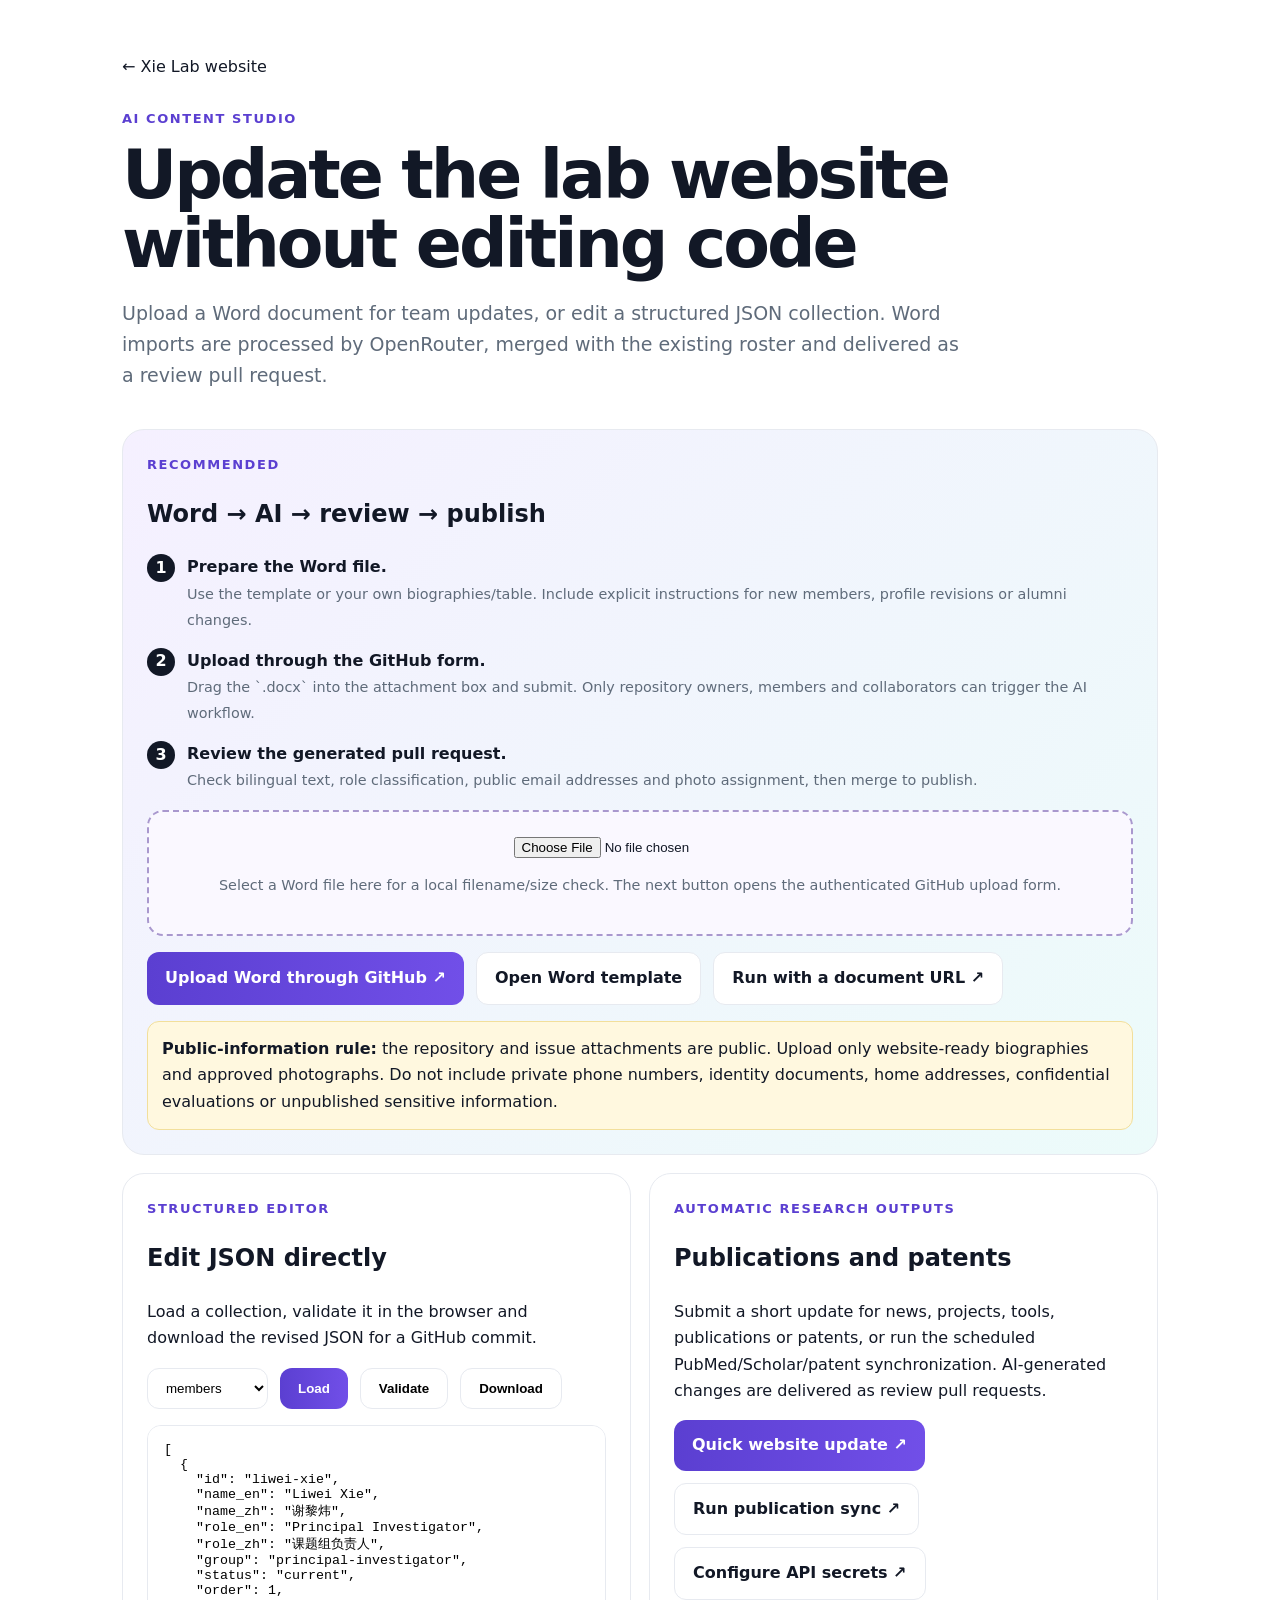
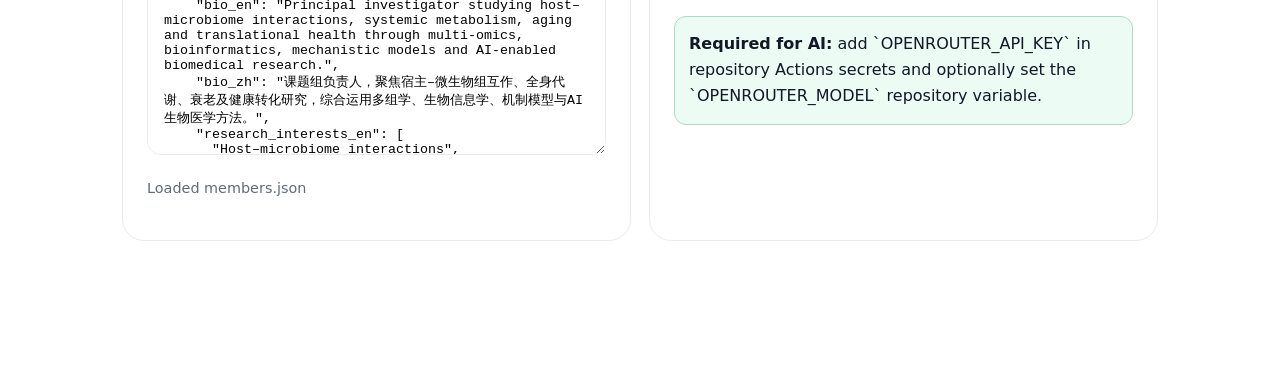
==== admin/index.html @ 5f7a36f8 "Add v0.2 AI CMS" ====
<!doctype html>
<html lang="en">
<head>
  <meta charset="utf-8">
  <meta name="viewport" content="width=device-width,initial-scale=1">
  <meta name="robots" content="noindex">
  <title>Xie Lab Content Studio</title>
  <link rel="icon" href="../assets/logo.svg">
  <link rel="stylesheet" href="../assets/styles.css">
  <style>
    main{max-width:1080px;margin:54px auto;padding:0 22px 70px}.admin-hero{padding:28px 0 18px}.admin-grid{display:grid;grid-template-columns:repeat(2,minmax(0,1fr));gap:18px}.admin-card{background:#fff;border:1px solid var(--line);border-radius:22px;padding:24px;box-shadow:var(--shadow)}.admin-card.primary-card{grid-column:1/-1;background:linear-gradient(135deg,#f5f0ff,#ecfbfa)}.step{display:flex;gap:12px;margin:14px 0}.step b{display:grid;place-items:center;width:28px;height:28px;border-radius:50%;background:var(--ink);color:white;flex:0 0 auto}.upload-box{border:2px dashed #a998ce;border-radius:16px;padding:22px;text-align:center;background:#faf8ff;margin:16px 0}.upload-box input{max-width:100%}textarea{width:100%;min-height:330px;font-family:ui-monospace,SFMono-Regular,Consolas,monospace;padding:16px;border:1px solid var(--line);border-radius:14px;background:#fff}.row{display:flex;gap:12px;flex-wrap:wrap;margin:16px 0}.note{background:#fff8df;border:1px solid #f2df9b;border-radius:12px;padding:14px}.success{background:#ecfbf4;border-color:#a9dec4}.small{font-size:.9rem;color:var(--muted)}@media(max-width:760px){.admin-grid{grid-template-columns:1fr}.admin-card.primary-card{grid-column:auto}}
  </style>
</head>
<body>
<main>
  <a href="../">← Xie Lab website</a>
  <div class="admin-hero">
    <div class="kicker">AI CONTENT STUDIO</div>
    <h1 style="font-size:clamp(38px,6vw,68px);margin:10px 0">Update the lab website without editing code</h1>
    <p class="lead" style="max-width:850px">Upload a Word document for team updates, or edit a structured JSON collection. Word imports are processed by OpenRouter, merged with the existing roster and delivered as a review pull request.</p>
  </div>

  <div class="admin-grid">
    <section class="admin-card primary-card">
      <div class="kicker">RECOMMENDED</div>
      <h2>Word → AI → review → publish</h2>
      <div class="step"><b>1</b><div><strong>Prepare the Word file.</strong><br><span class="small">Use the template or your own biographies/table. Include explicit instructions for new members, profile revisions or alumni changes.</span></div></div>
      <div class="step"><b>2</b><div><strong>Upload through the GitHub form.</strong><br><span class="small">Drag the `.docx` into the attachment box and submit. Only repository owners, members and collaborators can trigger the AI workflow.</span></div></div>
      <div class="step"><b>3</b><div><strong>Review the generated pull request.</strong><br><span class="small">Check bilingual text, role classification, public email addresses and photo assignment, then merge to publish.</span></div></div>
      <div class="upload-box">
        <input id="wordCheck" type="file" accept=".docx,application/vnd.openxmlformats-officedocument.wordprocessingml.document">
        <p id="wordMsg" class="small">Select a Word file here for a local filename/size check. The next button opens the authenticated GitHub upload form.</p>
      </div>
      <div class="row">
        <a class="btn primary" href="https://github.com/xielab2017/xielab-ai-site/issues/new?template=member-word-upload.yml" target="_blank" rel="noopener">Upload Word through GitHub ↗</a>
        <a class="btn" href="../templates/member-update-template.html">Open Word template</a>
        <a class="btn" href="https://github.com/xielab2017/xielab-ai-site/actions/workflows/import-members-word.yml" target="_blank" rel="noopener">Run with a document URL ↗</a>
      </div>
      <div class="note"><strong>Public-information rule:</strong> the repository and issue attachments are public. Upload only website-ready biographies and approved photographs. Do not include private phone numbers, identity documents, home addresses, confidential evaluations or unpublished sensitive information.</div>
    </section>

    <section class="admin-card">
      <div class="kicker">STRUCTURED EDITOR</div>
      <h2>Edit JSON directly</h2>
      <p>Load a collection, validate it in the browser and download the revised JSON for a GitHub commit.</p>
      <div class="row">
        <select id="collection" class="select">
          <option>members</option><option>news</option><option>publications</option><option>patents</option><option>research</option><option>tools</option>
        </select>
        <button class="btn primary" id="load">Load</button>
        <button class="btn" id="validate">Validate</button>
        <button class="btn" id="download">Download</button>
      </div>
      <textarea id="editor" spellcheck="false"></textarea>
      <p id="msg" class="small"></p>
    </section>

    <section class="admin-card">
      <div class="kicker">AUTOMATIC RESEARCH OUTPUTS</div>
      <h2>Publications and patents</h2>
      <p>Submit a short update for news, projects, tools, publications or patents, or run the scheduled PubMed/Scholar/patent synchronization. AI-generated changes are delivered as review pull requests.</p>
      <div class="row">
        <a class="btn primary" href="https://github.com/xielab2017/xielab-ai-site/issues/new?template=content-update.yml" target="_blank" rel="noopener">Quick website update ↗</a>
        <a class="btn" href="https://github.com/xielab2017/xielab-ai-site/actions/workflows/sync-content.yml" target="_blank" rel="noopener">Run publication sync ↗</a>
        <a class="btn" href="https://github.com/xielab2017/xielab-ai-site/settings/secrets/actions" target="_blank" rel="noopener">Configure API secrets ↗</a>
      </div>
      <div class="note success"><strong>Required for AI:</strong> add `OPENROUTER_API_KEY` in repository Actions secrets and optionally set the `OPENROUTER_MODEL` repository variable.</div>
    </section>
  </div>
</main>
<script>
let name='members';const ed=document.querySelector('#editor'),msg=document.querySelector('#msg');
async function load(){name=document.querySelector('#collection').value;const r=await fetch('../data/'+name+'.json?v='+Date.now());ed.value=JSON.stringify(await r.json(),null,2);msg.textContent='Loaded '+name+'.json';msg.style.color=''}
document.querySelector('#load').onclick=load;
document.querySelector('#validate').onclick=()=>{try{const data=JSON.parse(ed.value);if(!Array.isArray(data))throw new Error('The selected collection must be a JSON array.');msg.textContent='Valid JSON · '+data.length+' records';msg.style.color='green'}catch(e){msg.textContent=e.message;msg.style.color='crimson'}};
document.querySelector('#download').onclick=()=>{try{JSON.parse(ed.value);const a=document.createElement('a');a.href=URL.createObjectURL(new Blob([ed.value+'\n'],{type:'application/json'}));a.download=name+'.json';a.click();URL.revokeObjectURL(a.href)}catch(e){msg.textContent=e.message;msg.style.color='crimson'}};
document.querySelector('#wordCheck').onchange=e=>{const f=e.target.files[0];const out=document.querySelector('#wordMsg');if(!f)return;if(!f.name.toLowerCase().endsWith('.docx')){out.textContent='Please select a .docx file.';out.style.color='crimson';return}if(f.size>25*1024*1024){out.textContent='File is larger than the 25 MB importer limit.';out.style.color='crimson';return}out.textContent='Ready: '+f.name+' · '+(f.size/1024/1024).toFixed(2)+' MB. Open the GitHub upload form and drag this file into the attachment field.';out.style.color='green'};
load();
</script>
</body>
</html>
---- assets/styles.css ----
:root{--ink:#121826;--muted:#5f6b7a;--line:#e7eaf0;--paper:#fff;--soft:#f6f7fb;--purple:#5b3fd1;--teal:#159b9e;--max:1180px}*{box-sizing:border-box}html{scroll-behavior:smooth}body{margin:0;font-family:Inter,ui-sans-serif,system-ui,-apple-system,"Segoe UI",Arial,"PingFang SC","Microsoft YaHei",sans-serif;color:var(--ink);background:var(--paper);line-height:1.65}a{color:inherit;text-decoration:none}.wrap{max-width:var(--max);margin:auto;padding:0 28px}.topbar{position:sticky;top:0;z-index:30;background:rgba(255,255,255,.9);backdrop-filter:blur(14px);border-bottom:1px solid rgba(231,234,240,.8)}.nav{height:72px;display:flex;align-items:center;justify-content:space-between;gap:28px}.logo{width:190px;height:44px}.links{display:flex;align-items:center;gap:24px;font-size:14px;font-weight:650}.links a:hover{color:var(--purple)}.lang{border:1px solid var(--line);background:#fff;padding:8px 12px;border-radius:999px;cursor:pointer;font-weight:700}.menu{display:none;border:0;background:none;font-size:25px}.hero{position:relative;overflow:hidden;padding:96px 0 74px;background:radial-gradient(circle at 75% 15%,rgba(91,63,209,.18),transparent 28%),radial-gradient(circle at 92% 62%,rgba(21,155,158,.15),transparent 25%),linear-gradient(145deg,#faf9ff,#f4fbfb)}.hero:after{content:"";position:absolute;right:-80px;bottom:-180px;width:530px;height:530px;border:1px solid rgba(91,63,209,.18);border-radius:48% 52% 60% 40%;transform:rotate(18deg);box-shadow:0 0 0 40px rgba(91,63,209,.035),0 0 0 80px rgba(21,155,158,.025)}.eyebrow{display:inline-flex;align-items:center;gap:9px;padding:7px 12px;border:1px solid rgba(91,63,209,.18);border-radius:999px;background:rgba(255,255,255,.75);font-size:13px;font-weight:750;color:var(--purple)}.eyebrow:before{content:"";width:8px;height:8px;background:var(--teal);border-radius:50%;box-shadow:0 0 0 5px rgba(21,155,158,.13)}h1{font-size:clamp(42px,6.3vw,78px);line-height:1.02;letter-spacing:-.045em;margin:24px 0 18px;max-width:900px}.gradient{background:linear-gradient(90deg,var(--purple),var(--teal));-webkit-background-clip:text;background-clip:text;color:transparent}.lead{font-size:19px;max-width:760px;color:var(--muted)}.actions{display:flex;gap:13px;margin-top:34px;flex-wrap:wrap}.btn{display:inline-flex;align-items:center;justify-content:center;padding:12px 18px;border-radius:12px;font-weight:750;border:1px solid var(--line);background:#fff}.btn.primary{color:#fff;border:0;background:linear-gradient(90deg,var(--purple),#714fe8)}.metrics{display:grid;grid-template-columns:repeat(4,1fr);gap:1px;margin-top:58px;background:var(--line);border:1px solid var(--line);border-radius:18px;overflow:hidden;max-width:900px}.metric{background:rgba(255,255,255,.88);padding:22px}.metric strong{display:block;font-size:29px}.metric span{font-size:12px;color:var(--muted);text-transform:uppercase;letter-spacing:.08em}.section{padding:82px 0}.section.soft{background:var(--soft)}.section-head{display:flex;justify-content:space-between;align-items:end;gap:30px;margin-bottom:34px}.kicker{font-size:13px;color:var(--purple);font-weight:800;letter-spacing:.12em;text-transform:uppercase}.section h2{font-size:clamp(30px,4vw,48px);line-height:1.12;letter-spacing:-.03em;margin:8px 0}.section-copy{max-width:600px;color:var(--muted)}.grid{display:grid;grid-template-columns:repeat(2,1fr);gap:18px}.card{background:#fff;border:1px solid var(--line);border-radius:18px;padding:26px;box-shadow:0 10px 28px rgba(18,24,38,.035)}.card h3{margin:6px 0 10px;font-size:21px}.icon{width:46px;height:46px;border-radius:13px;display:grid;place-items:center;background:linear-gradient(135deg,rgba(91,63,209,.12),rgba(21,155,158,.12));font-weight:900;color:var(--purple)}.toolbar{display:flex;gap:10px;flex-wrap:wrap;margin-bottom:18px}.search{flex:1;min-width:220px;border:1px solid var(--line);border-radius:12px;padding:12px 14px;font:inherit}.select{border:1px solid var(--line);border-radius:12px;padding:11px 14px;background:#fff}.list{display:grid;gap:12px}.pub{padding:22px;border:1px solid var(--line);border-radius:16px;background:#fff}.pub h3{margin:0 0 8px;font-size:19px;line-height:1.4}.meta{font-size:14px;color:var(--muted)}.badges{display:flex;gap:8px;flex-wrap:wrap;margin-top:12px}.badge{font-size:12px;padding:4px 9px;border-radius:999px;background:#f0edff;color:#4b32b4;font-weight:750}.badge.teal{background:#e7f7f7;color:#11777a}.empty{padding:34px;text-align:center;border:1px dashed #cfd4df;border-radius:16px;color:var(--muted)}.tools{display:grid;grid-template-columns:repeat(3,1fr);gap:18px}.tool{transition:.2s}.tool:hover{transform:translateY(-3px);box-shadow:0 18px 34px rgba(18,24,38,.08)}.tool .arrow{color:var(--purple);font-weight:900}.news{display:grid;grid-template-columns:repeat(2,1fr);gap:18px}.date{font-size:12px;color:var(--teal);font-weight:800;letter-spacing:.07em}.contact{background:linear-gradient(135deg,#21164b,#183f54);color:white;border-radius:26px;padding:42px;display:grid;grid-template-columns:1.5fr 1fr;gap:30px}.contact p{color:rgba(255,255,255,.72)}.footer{padding:30px 0;border-top:1px solid var(--line);font-size:13px;color:var(--muted)}.footer-row{display:flex;justify-content:space-between;gap:20px;flex-wrap:wrap}.sync-dot{display:inline-block;width:8px;height:8px;background:#25b36a;border-radius:50%;margin-right:7px}.admin-link{color:var(--purple);font-weight:700}@media(max-width:900px){.links{display:none;position:absolute;top:72px;left:0;right:0;background:#fff;padding:20px 28px;border-bottom:1px solid var(--line);flex-direction:column;align-items:flex-start}.links.open{display:flex}.menu{display:block}.metrics{grid-template-columns:repeat(2,1fr)}.tools{grid-template-columns:repeat(2,1fr)}.contact{grid-template-columns:1fr}}@media(max-width:620px){.wrap{padding:0 18px}.hero{padding-top:68px}.grid,.tools,.news{grid-template-columns:1fr}.metrics{grid-template-columns:1fr 1fr}.section{padding:62px 0}.section-head{display:block}.contact{padding:28px}}
.member-group{margin:0 0 42px}.member-group-title{font-size:1.1rem;letter-spacing:.06em;text-transform:uppercase;color:var(--muted);margin:0 0 16px;padding-bottom:10px;border-bottom:1px solid var(--line)}.members-grid{grid-template-columns:repeat(auto-fit,minmax(280px,1fr))}.member-card{padding:0;overflow:hidden}.member-photo,.member-placeholder{width:100%;aspect-ratio:4/3;object-fit:cover;background:linear-gradient(135deg,#e9ddff,#d7f5f1);display:grid;place-items:center;font-size:72px;font-weight:800;color:#5d428f}.member-body{padding:22px}.member-links{margin-top:16px;font-weight:700}.member-links a{color:var(--purple)}.chips{display:flex;gap:7px;flex-wrap:wrap;margin-top:14px}.chips span{font-size:.78rem;padding:5px 8px;border-radius:999px;background:#f1ecfb;color:#5d428f}.alumni{margin-top:18px;border-top:1px solid var(--line);padding-top:20px}.alumni summary{cursor:pointer;font-weight:800;font-size:1.1rem;margin-bottom:18px}.admin-link{color:var(--purple);font-weight:700}
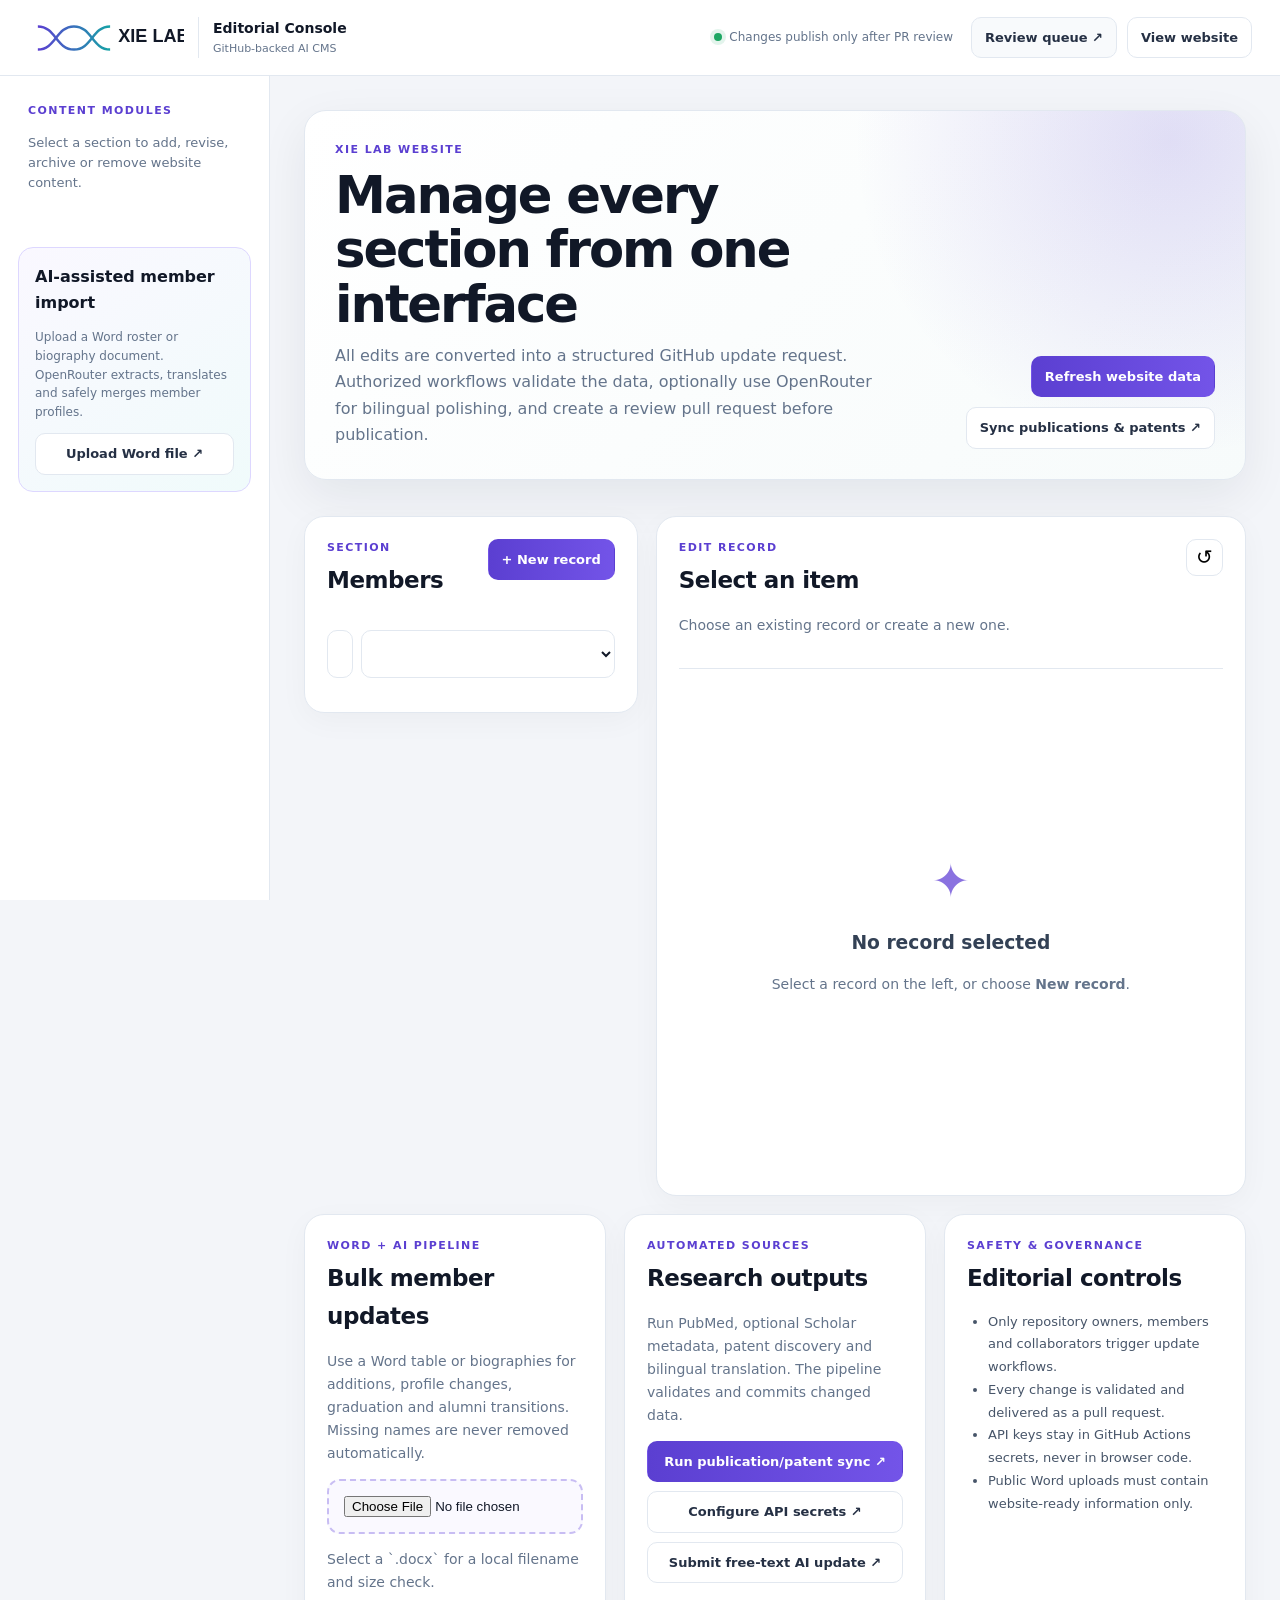
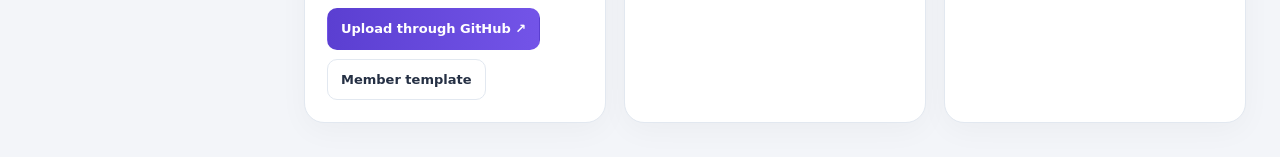
==== commit 4451bced: "Add v0.3 Editorial Console" ====
--- a/admin/index.html
+++ b/admin/index.html
@@ -3,79 +3,163 @@
 <head>
   <meta charset="utf-8">
   <meta name="viewport" content="width=device-width,initial-scale=1">
-  <meta name="robots" content="noindex">
-  <title>Xie Lab Content Studio</title>
+  <meta name="robots" content="noindex,nofollow">
+  <meta name="color-scheme" content="light">
+  <title>Xie Lab Editorial Console</title>
   <link rel="icon" href="../assets/logo.svg">
   <link rel="stylesheet" href="../assets/styles.css">
-  <style>
-    main{max-width:1080px;margin:54px auto;padding:0 22px 70px}.admin-hero{padding:28px 0 18px}.admin-grid{display:grid;grid-template-columns:repeat(2,minmax(0,1fr));gap:18px}.admin-card{background:#fff;border:1px solid var(--line);border-radius:22px;padding:24px;box-shadow:var(--shadow)}.admin-card.primary-card{grid-column:1/-1;background:linear-gradient(135deg,#f5f0ff,#ecfbfa)}.step{display:flex;gap:12px;margin:14px 0}.step b{display:grid;place-items:center;width:28px;height:28px;border-radius:50%;background:var(--ink);color:white;flex:0 0 auto}.upload-box{border:2px dashed #a998ce;border-radius:16px;padding:22px;text-align:center;background:#faf8ff;margin:16px 0}.upload-box input{max-width:100%}textarea{width:100%;min-height:330px;font-family:ui-monospace,SFMono-Regular,Consolas,monospace;padding:16px;border:1px solid var(--line);border-radius:14px;background:#fff}.row{display:flex;gap:12px;flex-wrap:wrap;margin:16px 0}.note{background:#fff8df;border:1px solid #f2df9b;border-radius:12px;padding:14px}.success{background:#ecfbf4;border-color:#a9dec4}.small{font-size:.9rem;color:var(--muted)}@media(max-width:760px){.admin-grid{grid-template-columns:1fr}.admin-card.primary-card{grid-column:auto}}
-  </style>
+  <link rel="stylesheet" href="./admin.css">
 </head>
-<body>
-<main>
-  <a href="../">← Xie Lab website</a>
-  <div class="admin-hero">
-    <div class="kicker">AI CONTENT STUDIO</div>
-    <h1 style="font-size:clamp(38px,6vw,68px);margin:10px 0">Update the lab website without editing code</h1>
-    <p class="lead" style="max-width:850px">Upload a Word document for team updates, or edit a structured JSON collection. Word imports are processed by OpenRouter, merged with the existing roster and delivered as a review pull request.</p>
+<body class="cms-body">
+  <header class="cms-topbar">
+    <a class="cms-brand" href="../">
+      <img src="../assets/logo.svg" alt="Xie Lab">
+      <span><strong>Editorial Console</strong><small>GitHub-backed AI CMS</small></span>
+    </a>
+    <div class="cms-top-actions">
+      <span class="cms-security"><i></i>Changes publish only after PR review</span>
+      <a class="cms-btn secondary" href="https://github.com/xielab2017/xielab-ai-site/pulls" target="_blank" rel="noopener">Review queue ↗</a>
+      <a class="cms-btn" href="../">View website</a>
+    </div>
+  </header>
+
+  <div class="cms-shell">
+    <aside class="cms-sidebar">
+      <div class="cms-sidebar-head">
+        <div class="cms-kicker">CONTENT MODULES</div>
+        <p>Select a section to add, revise, archive or remove website content.</p>
+      </div>
+      <nav id="sectionNav" class="cms-nav" aria-label="Content modules"></nav>
+      <div class="cms-sidebar-card">
+        <strong>AI-assisted member import</strong>
+        <p>Upload a Word roster or biography document. OpenRouter extracts, translates and safely merges member profiles.</p>
+        <a class="cms-btn block" href="https://github.com/xielab2017/xielab-ai-site/issues/new?template=member-word-upload.yml" target="_blank" rel="noopener">Upload Word file ↗</a>
+      </div>
+    </aside>
+
+    <main class="cms-main">
+      <section id="dashboard" class="cms-dashboard">
+        <div>
+          <div class="cms-kicker">XIE LAB WEBSITE</div>
+          <h1>Manage every section from one interface</h1>
+          <p>All edits are converted into a structured GitHub update request. Authorized workflows validate the data, optionally use OpenRouter for bilingual polishing, and create a review pull request before publication.</p>
+        </div>
+        <div class="cms-dashboard-actions">
+          <button id="refreshAll" class="cms-btn primary">Refresh website data</button>
+          <a class="cms-btn" href="https://github.com/xielab2017/xielab-ai-site/actions/workflows/sync-content.yml" target="_blank" rel="noopener">Sync publications & patents ↗</a>
+        </div>
+      </section>
+
+      <section id="stats" class="cms-stats" aria-label="Content statistics"></section>
+
+      <section class="cms-workspace">
+        <div class="cms-panel cms-record-panel">
+          <div class="cms-panel-head">
+            <div>
+              <div id="moduleKicker" class="cms-kicker">SECTION</div>
+              <h2 id="moduleTitle">Members</h2>
+              <p id="moduleDescription"></p>
+            </div>
+            <button id="newRecord" class="cms-btn primary">+ New record</button>
+          </div>
+          <div class="cms-list-tools">
+            <input id="recordSearch" type="search" placeholder="Search this section">
+            <select id="recordFilter" aria-label="Filter records"></select>
+          </div>
+          <div id="recordList" class="cms-record-list"></div>
+        </div>
+
+        <div class="cms-panel cms-editor-panel">
+          <div class="cms-panel-head editor-head">
+            <div>
+              <div id="editorMode" class="cms-kicker">EDIT RECORD</div>
+              <h2 id="editorTitle">Select an item</h2>
+              <p id="editorHint">Choose an existing record or create a new one.</p>
+            </div>
+            <button id="resetForm" class="cms-icon-btn" title="Reset form" aria-label="Reset form">↺</button>
+          </div>
+
+          <form id="recordForm" class="cms-form" autocomplete="off"></form>
+
+          <div id="editorEmpty" class="cms-empty-editor">
+            <div>✦</div>
+            <h3>No record selected</h3>
+            <p>Select a record on the left, or choose <strong>New record</strong>.</p>
+          </div>
+
+          <div id="editorActions" class="cms-editor-actions" hidden>
+            <label class="cms-switch-row">
+              <input id="aiAssist" type="checkbox" checked>
+              <span><strong>Use OpenRouter AI</strong><small>Fill missing Chinese/English fields and improve scientific wording without inventing facts.</small></span>
+            </label>
+            <label class="cms-field full">
+              <span>Editorial note</span>
+              <textarea id="editorNote" rows="3" placeholder="Reason for this update, source, or instructions for the reviewer"></textarea>
+            </label>
+            <div class="cms-action-row">
+              <button id="previewRecord" type="button" class="cms-btn">Preview JSON</button>
+              <button id="saveDraft" type="button" class="cms-btn">Save browser draft</button>
+              <button id="archiveRecord" type="button" class="cms-btn warning" hidden>Move to alumni</button>
+              <button id="deleteRecord" type="button" class="cms-btn danger" hidden>Delete</button>
+              <button id="submitReview" type="button" class="cms-btn primary push-right">Submit for review ↗</button>
+            </div>
+            <p id="actionMessage" class="cms-message" role="status"></p>
+          </div>
+        </div>
+      </section>
+
+      <section class="cms-lower-grid">
+        <article class="cms-panel">
+          <div class="cms-kicker">WORD + AI PIPELINE</div>
+          <h2>Bulk member updates</h2>
+          <p>Use a Word table or biographies for additions, profile changes, graduation and alumni transitions. Missing names are never removed automatically.</p>
+          <input id="wordCheck" class="cms-file" type="file" accept=".docx,application/vnd.openxmlformats-officedocument.wordprocessingml.document">
+          <p id="wordMessage" class="cms-message">Select a `.docx` for a local filename and size check.</p>
+          <div class="cms-action-row">
+            <a class="cms-btn primary" href="https://github.com/xielab2017/xielab-ai-site/issues/new?template=member-word-upload.yml" target="_blank" rel="noopener">Upload through GitHub ↗</a>
+            <a class="cms-btn" href="../templates/member-update-template.html">Member template</a>
+          </div>
+        </article>
+
+        <article class="cms-panel">
+          <div class="cms-kicker">AUTOMATED SOURCES</div>
+          <h2>Research outputs</h2>
+          <p>Run PubMed, optional Scholar metadata, patent discovery and bilingual translation. The pipeline validates and commits changed data.</p>
+          <div class="cms-action-stack">
+            <a class="cms-btn primary block" href="https://github.com/xielab2017/xielab-ai-site/actions/workflows/sync-content.yml" target="_blank" rel="noopener">Run publication/patent sync ↗</a>
+            <a class="cms-btn block" href="https://github.com/xielab2017/xielab-ai-site/settings/secrets/actions" target="_blank" rel="noopener">Configure API secrets ↗</a>
+            <a class="cms-btn block" href="https://github.com/xielab2017/xielab-ai-site/issues/new?template=content-update.yml" target="_blank" rel="noopener">Submit free-text AI update ↗</a>
+          </div>
+        </article>
+
+        <article class="cms-panel">
+          <div class="cms-kicker">SAFETY & GOVERNANCE</div>
+          <h2>Editorial controls</h2>
+          <ul class="cms-checklist">
+            <li>Only repository owners, members and collaborators trigger update workflows.</li>
+            <li>Every change is validated and delivered as a pull request.</li>
+            <li>API keys stay in GitHub Actions secrets, never in browser code.</li>
+            <li>Public Word uploads must contain website-ready information only.</li>
+          </ul>
+        </article>
+      </section>
+    </main>
   </div>
 
-  <div class="admin-grid">
-    <section class="admin-card primary-card">
-      <div class="kicker">RECOMMENDED</div>
-      <h2>Word → AI → review → publish</h2>
-      <div class="step"><b>1</b><div><strong>Prepare the Word file.</strong><br><span class="small">Use the template or your own biographies/table. Include explicit instructions for new members, profile revisions or alumni changes.</span></div></div>
-      <div class="step"><b>2</b><div><strong>Upload through the GitHub form.</strong><br><span class="small">Drag the `.docx` into the attachment box and submit. Only repository owners, members and collaborators can trigger the AI workflow.</span></div></div>
-      <div class="step"><b>3</b><div><strong>Review the generated pull request.</strong><br><span class="small">Check bilingual text, role classification, public email addresses and photo assignment, then merge to publish.</span></div></div>
-      <div class="upload-box">
-        <input id="wordCheck" type="file" accept=".docx,application/vnd.openxmlformats-officedocument.wordprocessingml.document">
-        <p id="wordMsg" class="small">Select a Word file here for a local filename/size check. The next button opens the authenticated GitHub upload form.</p>
+  <dialog id="jsonDialog" class="cms-dialog">
+    <form method="dialog" class="cms-dialog-card">
+      <div class="cms-panel-head">
+        <div><div class="cms-kicker">UPDATE PAYLOAD</div><h2>Review structured data</h2></div>
+        <button class="cms-icon-btn" value="cancel" aria-label="Close">×</button>
       </div>
-      <div class="row">
-        <a class="btn primary" href="https://github.com/xielab2017/xielab-ai-site/issues/new?template=member-word-upload.yml" target="_blank" rel="noopener">Upload Word through GitHub ↗</a>
-        <a class="btn" href="../templates/member-update-template.html">Open Word template</a>
-        <a class="btn" href="https://github.com/xielab2017/xielab-ai-site/actions/workflows/import-members-word.yml" target="_blank" rel="noopener">Run with a document URL ↗</a>
+      <pre id="jsonPreview"></pre>
+      <div class="cms-action-row">
+        <button id="copyJson" type="button" class="cms-btn">Copy JSON</button>
+        <button value="cancel" class="cms-btn primary">Close</button>
       </div>
-      <div class="note"><strong>Public-information rule:</strong> the repository and issue attachments are public. Upload only website-ready biographies and approved photographs. Do not include private phone numbers, identity documents, home addresses, confidential evaluations or unpublished sensitive information.</div>
-    </section>
+    </form>
+  </dialog>
 
-    <section class="admin-card">
-      <div class="kicker">STRUCTURED EDITOR</div>
-      <h2>Edit JSON directly</h2>
-      <p>Load a collection, validate it in the browser and download the revised JSON for a GitHub commit.</p>
-      <div class="row">
-        <select id="collection" class="select">
-          <option>members</option><option>news</option><option>publications</option><option>patents</option><option>research</option><option>tools</option>
-        </select>
-        <button class="btn primary" id="load">Load</button>
-        <button class="btn" id="validate">Validate</button>
-        <button class="btn" id="download">Download</button>
-      </div>
-      <textarea id="editor" spellcheck="false"></textarea>
-      <p id="msg" class="small"></p>
-    </section>
-
-    <section class="admin-card">
-      <div class="kicker">AUTOMATIC RESEARCH OUTPUTS</div>
-      <h2>Publications and patents</h2>
-      <p>Submit a short update for news, projects, tools, publications or patents, or run the scheduled PubMed/Scholar/patent synchronization. AI-generated changes are delivered as review pull requests.</p>
-      <div class="row">
-        <a class="btn primary" href="https://github.com/xielab2017/xielab-ai-site/issues/new?template=content-update.yml" target="_blank" rel="noopener">Quick website update ↗</a>
-        <a class="btn" href="https://github.com/xielab2017/xielab-ai-site/actions/workflows/sync-content.yml" target="_blank" rel="noopener">Run publication sync ↗</a>
-        <a class="btn" href="https://github.com/xielab2017/xielab-ai-site/settings/secrets/actions" target="_blank" rel="noopener">Configure API secrets ↗</a>
-      </div>
-      <div class="note success"><strong>Required for AI:</strong> add `OPENROUTER_API_KEY` in repository Actions secrets and optionally set the `OPENROUTER_MODEL` repository variable.</div>
-    </section>
-  </div>
-</main>
-<script>
-let name='members';const ed=document.querySelector('#editor'),msg=document.querySelector('#msg');
-async function load(){name=document.querySelector('#collection').value;const r=await fetch('../data/'+name+'.json?v='+Date.now());ed.value=JSON.stringify(await r.json(),null,2);msg.textContent='Loaded '+name+'.json';msg.style.color=''}
-document.querySelector('#load').onclick=load;
-document.querySelector('#validate').onclick=()=>{try{const data=JSON.parse(ed.value);if(!Array.isArray(data))throw new Error('The selected collection must be a JSON array.');msg.textContent='Valid JSON · '+data.length+' records';msg.style.color='green'}catch(e){msg.textContent=e.message;msg.style.color='crimson'}};
-document.querySelector('#download').onclick=()=>{try{JSON.parse(ed.value);const a=document.createElement('a');a.href=URL.createObjectURL(new Blob([ed.value+'\n'],{type:'application/json'}));a.download=name+'.json';a.click();URL.revokeObjectURL(a.href)}catch(e){msg.textContent=e.message;msg.style.color='crimson'}};
-document.querySelector('#wordCheck').onchange=e=>{const f=e.target.files[0];const out=document.querySelector('#wordMsg');if(!f)return;if(!f.name.toLowerCase().endsWith('.docx')){out.textContent='Please select a .docx file.';out.style.color='crimson';return}if(f.size>25*1024*1024){out.textContent='File is larger than the 25 MB importer limit.';out.style.color='crimson';return}out.textContent='Ready: '+f.name+' · '+(f.size/1024/1024).toFixed(2)+' MB. Open the GitHub upload form and drag this file into the attachment field.';out.style.color='green'};
-load();
-</script>
+  <script src="./admin.js" defer></script>
 </body>
 </html>
--- a/admin/admin.css
+++ b/admin/admin.css
@@ -0,0 +1,5 @@
+:root{--cms-bg:#f3f5f9;--cms-card:#fff;--cms-ink:#111827;--cms-muted:#64748b;--cms-line:#e2e8f0;--cms-purple:#5b3fd1;--cms-purple-dark:#4026a3;--cms-teal:#0f9f9a;--cms-red:#b42318;--cms-amber:#a15c00;--cms-shadow:0 16px 48px rgba(15,23,42,.07)}
+*{box-sizing:border-box}.cms-body{margin:0;background:var(--cms-bg);color:var(--cms-ink);font-family:Inter,ui-sans-serif,system-ui,-apple-system,"Segoe UI",Arial,"PingFang SC","Microsoft YaHei",sans-serif}.cms-topbar{height:76px;position:sticky;top:0;z-index:50;display:flex;align-items:center;justify-content:space-between;padding:0 28px;background:rgba(255,255,255,.94);backdrop-filter:blur(16px);border-bottom:1px solid var(--cms-line)}.cms-brand{display:flex;align-items:center;gap:14px}.cms-brand img{width:156px;height:42px}.cms-brand span{display:flex;flex-direction:column;padding-left:14px;border-left:1px solid var(--cms-line)}.cms-brand strong{font-size:14px}.cms-brand small{font-size:11px;color:var(--cms-muted)}.cms-top-actions{display:flex;align-items:center;gap:10px}.cms-security{font-size:12px;color:var(--cms-muted);margin-right:8px}.cms-security i{display:inline-block;width:8px;height:8px;border-radius:50%;background:#1da763;margin-right:7px;box-shadow:0 0 0 4px rgba(29,167,99,.12)}.cms-shell{display:grid;grid-template-columns:270px minmax(0,1fr);min-height:calc(100vh - 76px)}.cms-sidebar{position:sticky;top:76px;height:calc(100vh - 76px);overflow:auto;padding:26px 18px;background:#fff;border-right:1px solid var(--cms-line)}.cms-sidebar-head{padding:0 10px 18px}.cms-sidebar-head p{font-size:13px;color:var(--cms-muted);line-height:1.55}.cms-kicker{font-size:11px;font-weight:850;letter-spacing:.13em;color:var(--cms-purple);text-transform:uppercase}.cms-nav{display:grid;gap:5px}.cms-nav button{width:100%;display:flex;align-items:center;justify-content:space-between;gap:12px;padding:11px 12px;border:0;border-radius:11px;background:transparent;color:#334155;text-align:left;font:inherit;font-size:14px;font-weight:700;cursor:pointer}.cms-nav button:hover{background:#f7f5ff;color:var(--cms-purple)}.cms-nav button.active{background:linear-gradient(90deg,#eee9ff,#f3f8ff);color:var(--cms-purple-dark)}.cms-nav button span:first-child{display:flex;align-items:center;gap:10px}.cms-nav .nav-icon{display:grid;place-items:center;width:28px;height:28px;border-radius:8px;background:#f1f5f9;font-size:12px}.cms-nav button.active .nav-icon{background:#fff;color:var(--cms-purple)}.cms-nav .nav-count{font-size:11px;min-width:24px;padding:2px 6px;border-radius:999px;background:#eef2f7;color:#64748b;text-align:center}.cms-sidebar-card{margin-top:22px;padding:16px;border:1px solid #ddd7ff;border-radius:15px;background:linear-gradient(145deg,#faf8ff,#f0fbfb)}.cms-sidebar-card p{font-size:12px;color:var(--cms-muted);line-height:1.55}.cms-main{min-width:0;padding:34px;max-width:1640px;width:100%;margin:0 auto}.cms-dashboard{display:flex;align-items:flex-end;justify-content:space-between;gap:28px;padding:30px;border:1px solid var(--cms-line);border-radius:22px;background:radial-gradient(circle at 92% 8%,rgba(91,63,209,.16),transparent 34%),linear-gradient(135deg,#fff,#f7fbfb);box-shadow:var(--cms-shadow)}.cms-dashboard h1{font-size:clamp(31px,4vw,52px);line-height:1.06;letter-spacing:-.04em;margin:9px 0 12px;max-width:760px}.cms-dashboard p{max-width:800px;margin:0;color:var(--cms-muted)}.cms-dashboard-actions{display:flex;gap:10px;flex-wrap:wrap;justify-content:flex-end}.cms-stats{display:grid;grid-template-columns:repeat(4,minmax(0,1fr));gap:14px;margin:18px 0}.cms-stat{padding:18px 20px;border:1px solid var(--cms-line);border-radius:16px;background:#fff}.cms-stat strong{display:block;font-size:28px;letter-spacing:-.03em}.cms-stat span{font-size:12px;color:var(--cms-muted);text-transform:uppercase;letter-spacing:.08em}.cms-workspace{display:grid;grid-template-columns:minmax(320px,.82fr) minmax(520px,1.45fr);gap:18px;align-items:start}.cms-panel{background:var(--cms-card);border:1px solid var(--cms-line);border-radius:20px;padding:22px;box-shadow:0 8px 30px rgba(15,23,42,.035)}.cms-record-panel{position:sticky;top:94px;max-height:calc(100vh - 112px);display:flex;flex-direction:column}.cms-panel-head{display:flex;justify-content:space-between;align-items:flex-start;gap:18px}.cms-panel h2{font-size:23px;letter-spacing:-.02em;margin:5px 0 6px}.cms-panel p{color:var(--cms-muted);font-size:14px}.cms-list-tools{display:flex;gap:8px;margin:16px 0 12px}.cms-list-tools input,.cms-list-tools select,.cms-field input,.cms-field textarea,.cms-field select{width:100%;border:1px solid var(--cms-line);border-radius:10px;background:#fff;color:var(--cms-ink);font:inherit;padding:10px 12px;outline:none}.cms-list-tools input:focus,.cms-list-tools select:focus,.cms-field input:focus,.cms-field textarea:focus,.cms-field select:focus{border-color:#9b88e8;box-shadow:0 0 0 3px rgba(91,63,209,.09)}.cms-list-tools input{flex:1;min-width:0}.cms-record-list{display:grid;gap:8px;overflow:auto;padding-right:4px}.cms-record{display:grid;grid-template-columns:42px minmax(0,1fr) auto;gap:11px;align-items:center;padding:11px;border:1px solid var(--cms-line);border-radius:12px;background:#fff;cursor:pointer;text-align:left}.cms-record:hover{border-color:#c8bdf3;background:#fbfaff}.cms-record.active{border-color:#8a72e0;background:#f7f4ff;box-shadow:0 0 0 2px rgba(91,63,209,.07)}.cms-record-icon{width:42px;height:42px;border-radius:10px;display:grid;place-items:center;background:linear-gradient(135deg,#ece7ff,#e7f8f6);font-weight:850;color:var(--cms-purple)}.cms-record strong{display:block;overflow:hidden;text-overflow:ellipsis;white-space:nowrap;font-size:14px}.cms-record small{display:block;overflow:hidden;text-overflow:ellipsis;white-space:nowrap;color:var(--cms-muted);font-size:11px;margin-top:2px}.cms-record-tag{font-size:10px;color:#64748b;background:#f1f5f9;border-radius:999px;padding:4px 7px}.cms-editor-panel{min-height:680px}.editor-head{padding-bottom:17px;border-bottom:1px solid var(--cms-line)}.cms-form{display:grid;grid-template-columns:repeat(2,minmax(0,1fr));gap:14px;padding-top:18px}.cms-field{display:grid;gap:6px}.cms-field.full{grid-column:1/-1}.cms-field span{font-size:12px;font-weight:780;color:#475569}.cms-field small{font-size:10px;color:var(--cms-muted)}.cms-field textarea{min-height:104px;resize:vertical;line-height:1.55}.cms-field input[type=number]{font-variant-numeric:tabular-nums}.cms-field .required:after{content:" *";color:var(--cms-red)}.cms-empty-editor{min-height:480px;display:grid;place-items:center;align-content:center;text-align:center;color:var(--cms-muted)}.cms-empty-editor>div{font-size:46px;color:#8a72e0}.cms-empty-editor h3{margin:8px 0 0;color:#334155}.cms-editor-actions{margin-top:20px;padding-top:18px;border-top:1px solid var(--cms-line)}.cms-switch-row{display:flex;gap:12px;align-items:flex-start;padding:14px;border:1px solid #dcd5fb;border-radius:13px;background:#faf9ff;margin-bottom:14px}.cms-switch-row input{margin-top:4px;accent-color:var(--cms-purple)}.cms-switch-row span{display:grid}.cms-switch-row small{font-size:11px;color:var(--cms-muted);margin-top:3px}.cms-action-row{display:flex;align-items:center;gap:9px;flex-wrap:wrap;margin-top:14px}.cms-action-stack{display:grid;gap:9px}.push-right{margin-left:auto}.cms-btn{display:inline-flex;align-items:center;justify-content:center;min-height:39px;padding:9px 13px;border:1px solid var(--cms-line);border-radius:10px;background:#fff;color:#253044;font:inherit;font-size:13px;font-weight:780;cursor:pointer;text-decoration:none}.cms-btn:hover{border-color:#b8acec;transform:translateY(-1px)}.cms-btn.primary{border-color:transparent;background:linear-gradient(90deg,var(--cms-purple),#7354e8);color:white}.cms-btn.secondary{background:#f8fafc}.cms-btn.danger{color:var(--cms-red);border-color:#f1c0bc;background:#fff8f7}.cms-btn.warning{color:var(--cms-amber);border-color:#f4d5a8;background:#fffaf2}.cms-btn.block{width:100%}.cms-icon-btn{width:37px;height:37px;border:1px solid var(--cms-line);border-radius:10px;background:#fff;font-size:20px;cursor:pointer}.cms-message{min-height:20px;font-size:12px;color:var(--cms-muted)}.cms-message.error{color:var(--cms-red)}.cms-message.success{color:#087a50}.cms-lower-grid{display:grid;grid-template-columns:repeat(3,minmax(0,1fr));gap:18px;margin-top:18px}.cms-file{width:100%;padding:15px;border:2px dashed #c8bdf3;border-radius:13px;background:#faf9ff}.cms-checklist{padding-left:21px;color:#475569;font-size:13px;line-height:1.75}.cms-dialog{border:0;padding:0;border-radius:18px;box-shadow:0 30px 90px rgba(15,23,42,.25);width:min(820px,calc(100vw - 34px))}.cms-dialog::backdrop{background:rgba(15,23,42,.56);backdrop-filter:blur(4px)}.cms-dialog-card{padding:22px}.cms-dialog pre{max-height:60vh;overflow:auto;padding:16px;border-radius:13px;background:#111827;color:#d9e3f0;font-size:12px;line-height:1.55;white-space:pre-wrap;word-break:break-word}.cms-empty-list{padding:28px 14px;text-align:center;border:1px dashed #cbd5e1;border-radius:12px;color:var(--cms-muted);font-size:13px}
+@media(max-width:1200px){.cms-shell{grid-template-columns:230px minmax(0,1fr)}.cms-workspace{grid-template-columns:1fr}.cms-record-panel{position:static;max-height:none}.cms-lower-grid{grid-template-columns:1fr 1fr}.cms-stats{grid-template-columns:repeat(2,1fr)}}
+@media(max-width:820px){.cms-topbar{height:auto;padding:14px 18px;align-items:flex-start}.cms-brand span,.cms-security{display:none}.cms-top-actions{flex-wrap:wrap;justify-content:flex-end}.cms-shell{display:block}.cms-sidebar{position:static;height:auto;border-right:0;border-bottom:1px solid var(--cms-line)}.cms-sidebar-head,.cms-sidebar-card{display:none}.cms-nav{display:flex;overflow:auto;padding-bottom:3px}.cms-nav button{width:auto;min-width:max-content}.cms-nav .nav-count{display:none}.cms-main{padding:20px}.cms-dashboard{display:block;padding:22px}.cms-dashboard-actions{justify-content:flex-start;margin-top:18px}.cms-lower-grid{grid-template-columns:1fr}.cms-form{grid-template-columns:1fr}.cms-field.full{grid-column:auto}}
+@media(max-width:520px){.cms-brand img{width:130px}.cms-top-actions .secondary{display:none}.cms-stats{grid-template-columns:1fr 1fr}.cms-main{padding:14px}.cms-dashboard h1{font-size:34px}.cms-panel{padding:17px}.cms-action-row .cms-btn{width:100%}.push-right{margin-left:0}.cms-list-tools{display:grid}.cms-record{grid-template-columns:38px minmax(0,1fr)}.cms-record-tag{display:none}}
